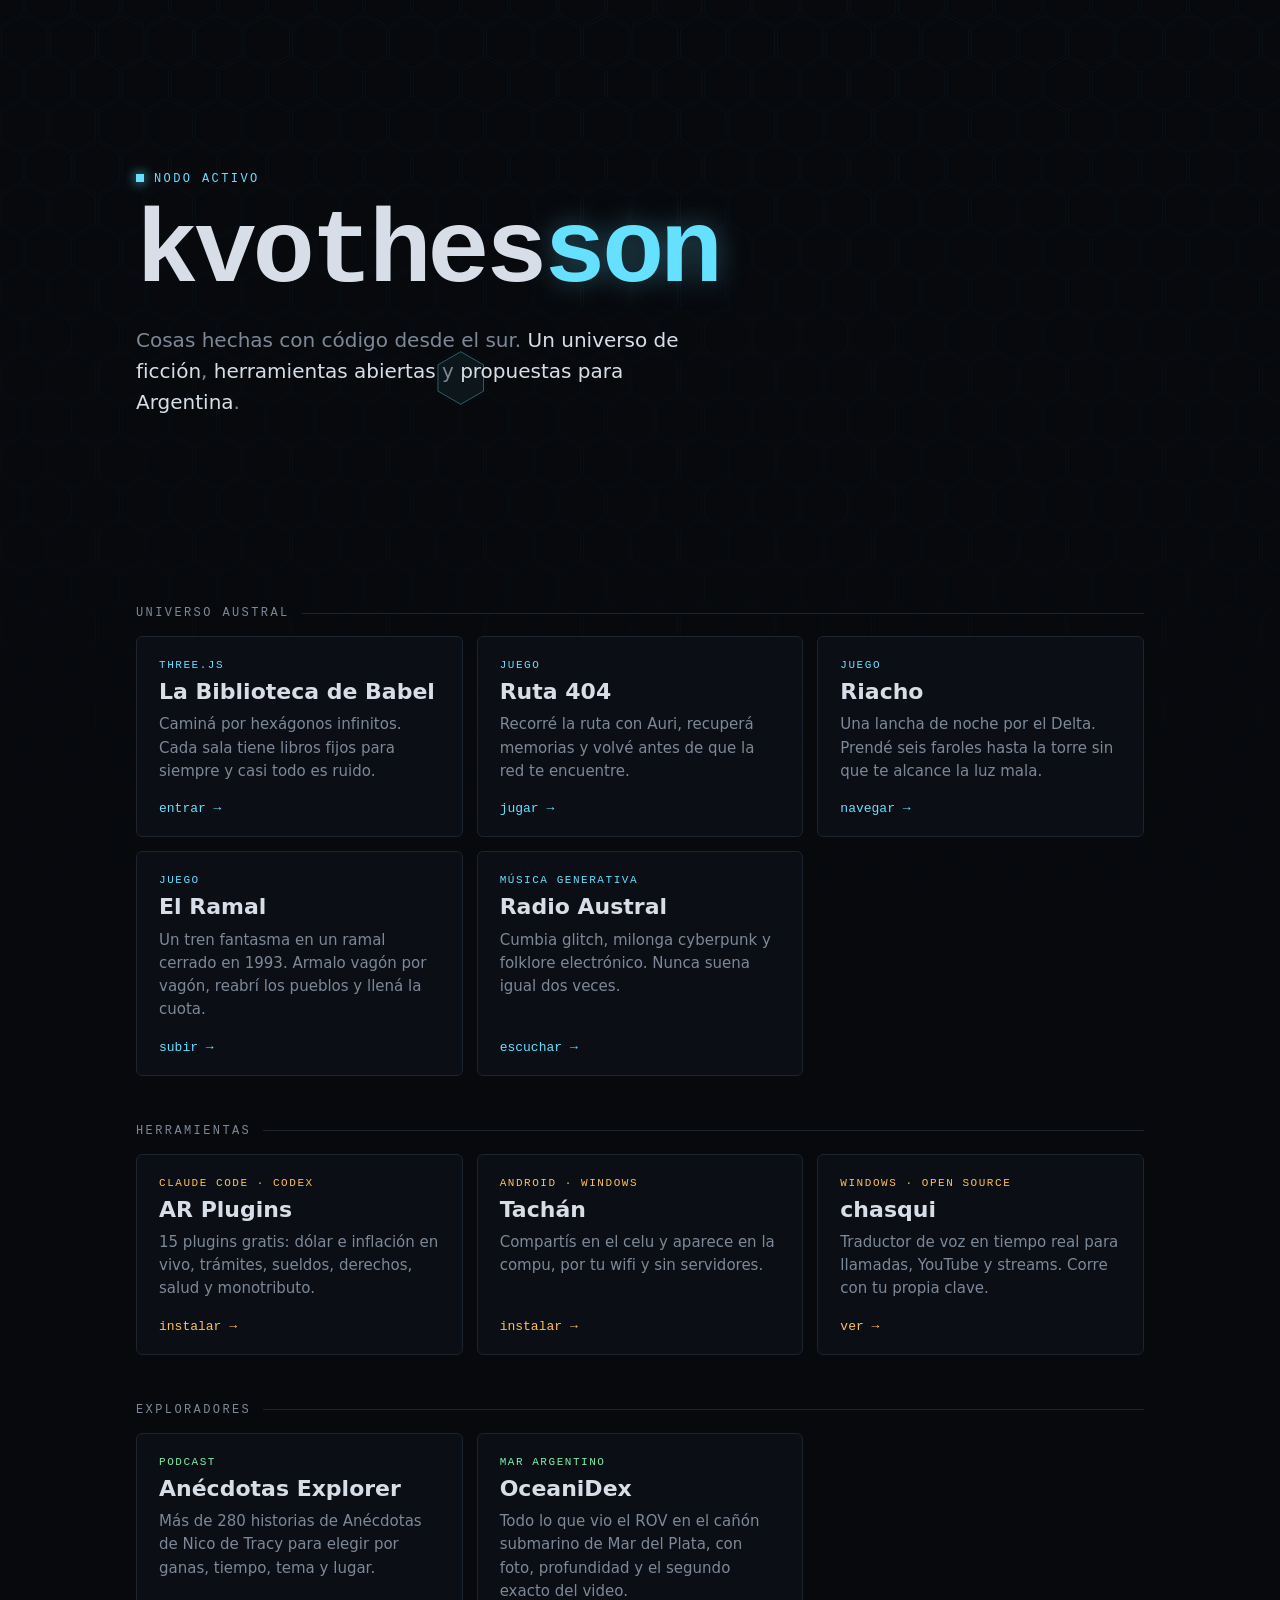
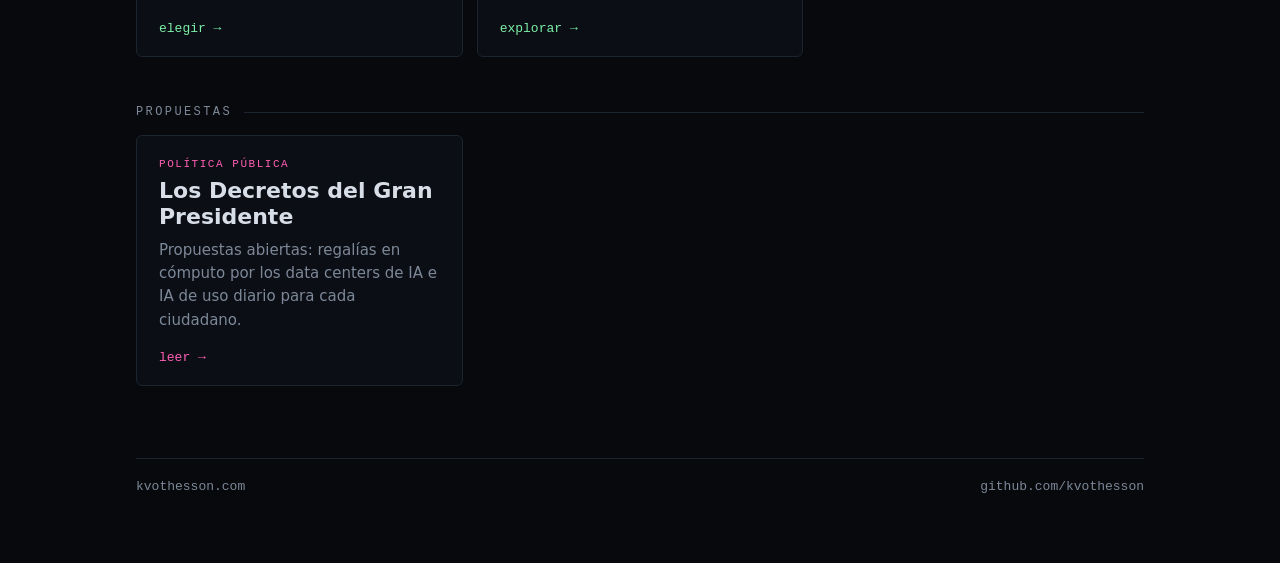
==== index.html @ 242a8a5c "Portada: suma El Ramal al Universo Austral Co-Authored-By: Claude Opus 5.5 <noreply@anthropic.com>" ====
<!doctype html>
<html lang="es">
<head>
<meta charset="utf-8">
<meta name="viewport" content="width=device-width, initial-scale=1">
<title>Kvothesson</title>
<meta name="description" content="Proyectos de Kvothesson: el Universo Austral, herramientas abiertas y propuestas para Argentina. Todo hecho con código.">
<link rel="canonical" href="https://kvothesson.com/">
<meta property="og:type" content="website">
<meta property="og:title" content="Kvothesson">
<meta property="og:description" content="El Universo Austral, herramientas abiertas y propuestas para Argentina. Todo hecho con código.">
<meta property="og:url" content="https://kvothesson.com/">
<meta name="theme-color" content="#07090d">
<link rel="icon" href="data:image/svg+xml,%3Csvg xmlns='http://www.w3.org/2000/svg' viewBox='0 0 32 32'%3E%3Cpolygon points='16,2 28,9 28,23 16,30 4,23 4,9' fill='none' stroke='%2366e0ff' stroke-width='3'/%3E%3C/svg%3E">
<style>
:root{
  --bg:#07090d; --panel:#0d1118; --line:#1c2430; --text:#d8dee8; --dim:#7d8898;
  --cyan:#66e0ff; --magenta:#ff5fb4; --amber:#ffc05c; --green:#7cf0a8;
  --mono:ui-monospace,"Cascadia Code",Consolas,monospace;
  --sans:system-ui,-apple-system,"Segoe UI",Roboto,sans-serif;
}
*{box-sizing:border-box}
html{background:var(--bg)}
body{margin:0;background:var(--bg);color:var(--text);font:16px/1.55 var(--sans);-webkit-font-smoothing:antialiased}
canvas#hex{position:fixed;inset:0;width:100%;height:100%;z-index:0;pointer-events:none}
main{position:relative;z-index:1;max-width:1040px;margin:0 auto;padding:0 16px 64px}
a{color:inherit}

header{min-height:62vh;display:flex;flex-direction:column;justify-content:center;padding:72px 0 40px}
.sig{font:12px var(--mono);letter-spacing:.2em;color:var(--cyan);text-transform:uppercase;margin:0 0 18px}
.sig::before{content:"";display:inline-block;width:8px;height:8px;background:var(--cyan);margin-right:10px;box-shadow:0 0 12px var(--cyan);animation:blink 2.4s steps(1) infinite}
@keyframes blink{50%{opacity:.15}}
h1{font:700 clamp(44px,9vw,104px)/.95 var(--mono);letter-spacing:-.04em;margin:0}
h1 span{color:var(--cyan);text-shadow:0 0 28px rgba(102,224,255,.35)}
.lead{max-width:560px;font-size:clamp(17px,2.2vw,20px);color:var(--dim);margin:22px 0 0}
.lead b{color:var(--text);font-weight:500}

section{margin-top:48px}
h2{font:500 12px var(--mono);letter-spacing:.2em;text-transform:uppercase;color:var(--dim);margin:0 0 16px;display:flex;align-items:center;gap:12px}
h2::after{content:"";flex:1;height:1px;background:var(--line)}
.grid{display:grid;grid-template-columns:repeat(auto-fill,minmax(300px,1fr));gap:14px}

.card{--c:var(--cyan);position:relative;display:flex;flex-direction:column;gap:8px;padding:22px 22px 20px;background:rgba(13,17,24,.82);border:1px solid var(--line);border-radius:6px;text-decoration:none;transition:border-color .2s,transform .2s,box-shadow .2s;backdrop-filter:blur(3px)}
.card:hover,.card:focus-visible{border-color:var(--c);transform:translateY(-2px);box-shadow:0 0 0 1px var(--c),0 10px 40px -12px var(--c);outline:none}
.card .tag{font:11px var(--mono);letter-spacing:.14em;text-transform:uppercase;color:var(--c)}
.card h3{font:600 22px/1.2 var(--sans);margin:0}
.card p{margin:0;color:var(--dim);font-size:15px}
.card .go{margin-top:auto;padding-top:10px;font:13px var(--mono);color:var(--c)}
.card .go::after{content:" →";transition:margin .2s}
.card:hover .go::after{margin-left:4px}
.austral .card{--c:var(--cyan)}
.tools .card{--c:var(--amber)}
.ideas .card{--c:var(--magenta)}
.explore .card{--c:var(--green)}

footer{margin-top:72px;padding-top:20px;border-top:1px solid var(--line);display:flex;flex-wrap:wrap;gap:12px 24px;justify-content:space-between;font:13px var(--mono);color:var(--dim)}
footer a{color:var(--dim);text-decoration:none;display:inline-block;padding:12px 0;margin:-12px 0}
footer a:hover{color:var(--cyan)}

@media (prefers-reduced-motion:reduce){.sig::before{animation:none}.card{transition:none}}
@media (max-width:420px){.grid{grid-template-columns:1fr}header{min-height:auto;padding-top:56px}}
</style>
</head>
<body>
<canvas id="hex" aria-hidden="true"></canvas>
<main>
  <header>
    <p class="sig">nodo activo</p>
    <h1>kvothes<span>son</span></h1>
    <p class="lead">Cosas hechas con código desde el sur. <b>Un universo de ficción</b>, <b>herramientas abiertas</b> y <b>propuestas para Argentina</b>.</p>
  </header>

  <section class="austral">
    <h2>Universo Austral</h2>
    <div class="grid">
      <a class="card" href="/babel/">
        <span class="tag">Three.js</span>
        <h3>La Biblioteca de Babel</h3>
        <p>Caminá por hexágonos infinitos. Cada sala tiene libros fijos para siempre y casi todo es ruido.</p>
        <span class="go">entrar</span>
      </a>
      <a class="card" href="/ruta-404/">
        <span class="tag">Juego</span>
        <h3>Ruta 404</h3>
        <p>Recorré la ruta con Auri, recuperá memorias y volvé antes de que la red te encuentre.</p>
        <span class="go">jugar</span>
      </a>
      <a class="card" href="/riacho/">
        <span class="tag">Juego</span>
        <h3>Riacho</h3>
        <p>Una lancha de noche por el Delta. Prendé seis faroles hasta la torre sin que te alcance la luz mala.</p>
        <span class="go">navegar</span>
      </a>
      <a class="card" href="/el-ramal/">
        <span class="tag">Juego</span>
        <h3>El Ramal</h3>
        <p>Un tren fantasma en un ramal cerrado en 1993. Armalo vagón por vagón, reabrí los pueblos y llená la cuota.</p>
        <span class="go">subir</span>
      </a>
      <a class="card" href="/radio/">
        <span class="tag">Música generativa</span>
        <h3>Radio Austral</h3>
        <p>Cumbia glitch, milonga cyberpunk y folklore electrónico. Nunca suena igual dos veces.</p>
        <span class="go">escuchar</span>
      </a>
    </div>
  </section>

  <section class="tools">
    <h2>Herramientas</h2>
    <div class="grid">
      <a class="card" href="/ar-plugins/">
        <span class="tag">Claude Code · Codex</span>
        <h3>AR Plugins</h3>
        <p>15 plugins gratis: dólar e inflación en vivo, trámites, sueldos, derechos, salud y monotributo.</p>
        <span class="go">instalar</span>
      </a>
      <a class="card" href="/tachan/">
        <span class="tag">Android · Windows</span>
        <h3>Tachán</h3>
        <p>Compartís en el celu y aparece en la compu, por tu wifi y sin servidores.</p>
        <span class="go">instalar</span>
      </a>
      <a class="card" href="/chasqui/es/">
        <span class="tag">Windows · Open source</span>
        <h3>chasqui</h3>
        <p>Traductor de voz en tiempo real para llamadas, YouTube y streams. Corre con tu propia clave.</p>
        <span class="go">ver</span>
      </a>
    </div>
  </section>

  <section class="explore">
    <h2>Exploradores</h2>
    <div class="grid">
      <a class="card" href="/anecdotas/">
        <span class="tag">Podcast</span>
        <h3>Anécdotas Explorer</h3>
        <p>Más de 280 historias de Anécdotas de Nico de Tracy para elegir por ganas, tiempo, tema y lugar.</p>
        <span class="go">elegir</span>
      </a>
      <a class="card" href="/OceaniDex/">
        <span class="tag">Mar Argentino</span>
        <h3>OceaniDex</h3>
        <p>Todo lo que vio el ROV en el cañón submarino de Mar del Plata, con foto, profundidad y el segundo exacto del video.</p>
        <span class="go">explorar</span>
      </a>
    </div>
  </section>

  <section class="ideas">
    <h2>Propuestas</h2>
    <div class="grid">
      <a class="card" href="/el-gran-presidente/">
        <span class="tag">Política pública</span>
        <h3>Los Decretos del Gran Presidente</h3>
        <p>Propuestas abiertas: regalías en cómputo por los data centers de IA e IA de uso diario para cada ciudadano.</p>
        <span class="go">leer</span>
      </a>
    </div>
  </section>

  <footer>
    <span>kvothesson.com</span>
    <a href="https://github.com/kvothesson">github.com/kvothesson</a>
  </footer>
</main>
<script>
// Fondo: grilla hexagonal tenue con algunas celdas que se encienden.
(function(){
  var cv=document.getElementById('hex'),cx=cv.getContext('2d');
  var R=28,W,H,cells=[],dpr=Math.min(window.devicePixelRatio||1,2);
  var still=window.matchMedia('(prefers-reduced-motion: reduce)').matches;
  function build(){
    W=innerWidth;H=innerHeight;cv.width=W*dpr;cv.height=H*dpr;cx.setTransform(dpr,0,0,dpr,0,0);
    cells=[];var w=Math.sqrt(3)*R,h=1.5*R;
    for(var r=-1;r*h<H+R;r++)for(var c=-1;c*w<W+w;c++)
      cells.push({x:c*w+(r&1?w/2:0),y:r*h,g:0});
  }
  function hex(x,y){cx.beginPath();for(var i=0;i<6;i++){var a=Math.PI/3*i+Math.PI/6;cx.lineTo(x+R*.94*Math.cos(a),y+R*.94*Math.sin(a));}cx.closePath();}
  function frame(){
    cx.clearRect(0,0,W,H);
    if(Math.random()<.08){cells[(Math.random()*cells.length)|0].g=1;}
    for(var i=0;i<cells.length;i++){
      var k=cells[i],fade=1-Math.min(1,k.y/H)*.7;
      hex(k.x,k.y);
      cx.strokeStyle='rgba(102,224,255,'+(0.045*fade+k.g*.35)+')';cx.lineWidth=1;cx.stroke();
      if(k.g>0){cx.fillStyle='rgba(102,224,255,'+(k.g*.06)+')';cx.fill();k.g-=.012;}
    }
    if(!still)requestAnimationFrame(frame);
  }
  addEventListener('resize',function(){build();if(still)frame();});
  build();frame();
})();
</script>
</body>
</html>
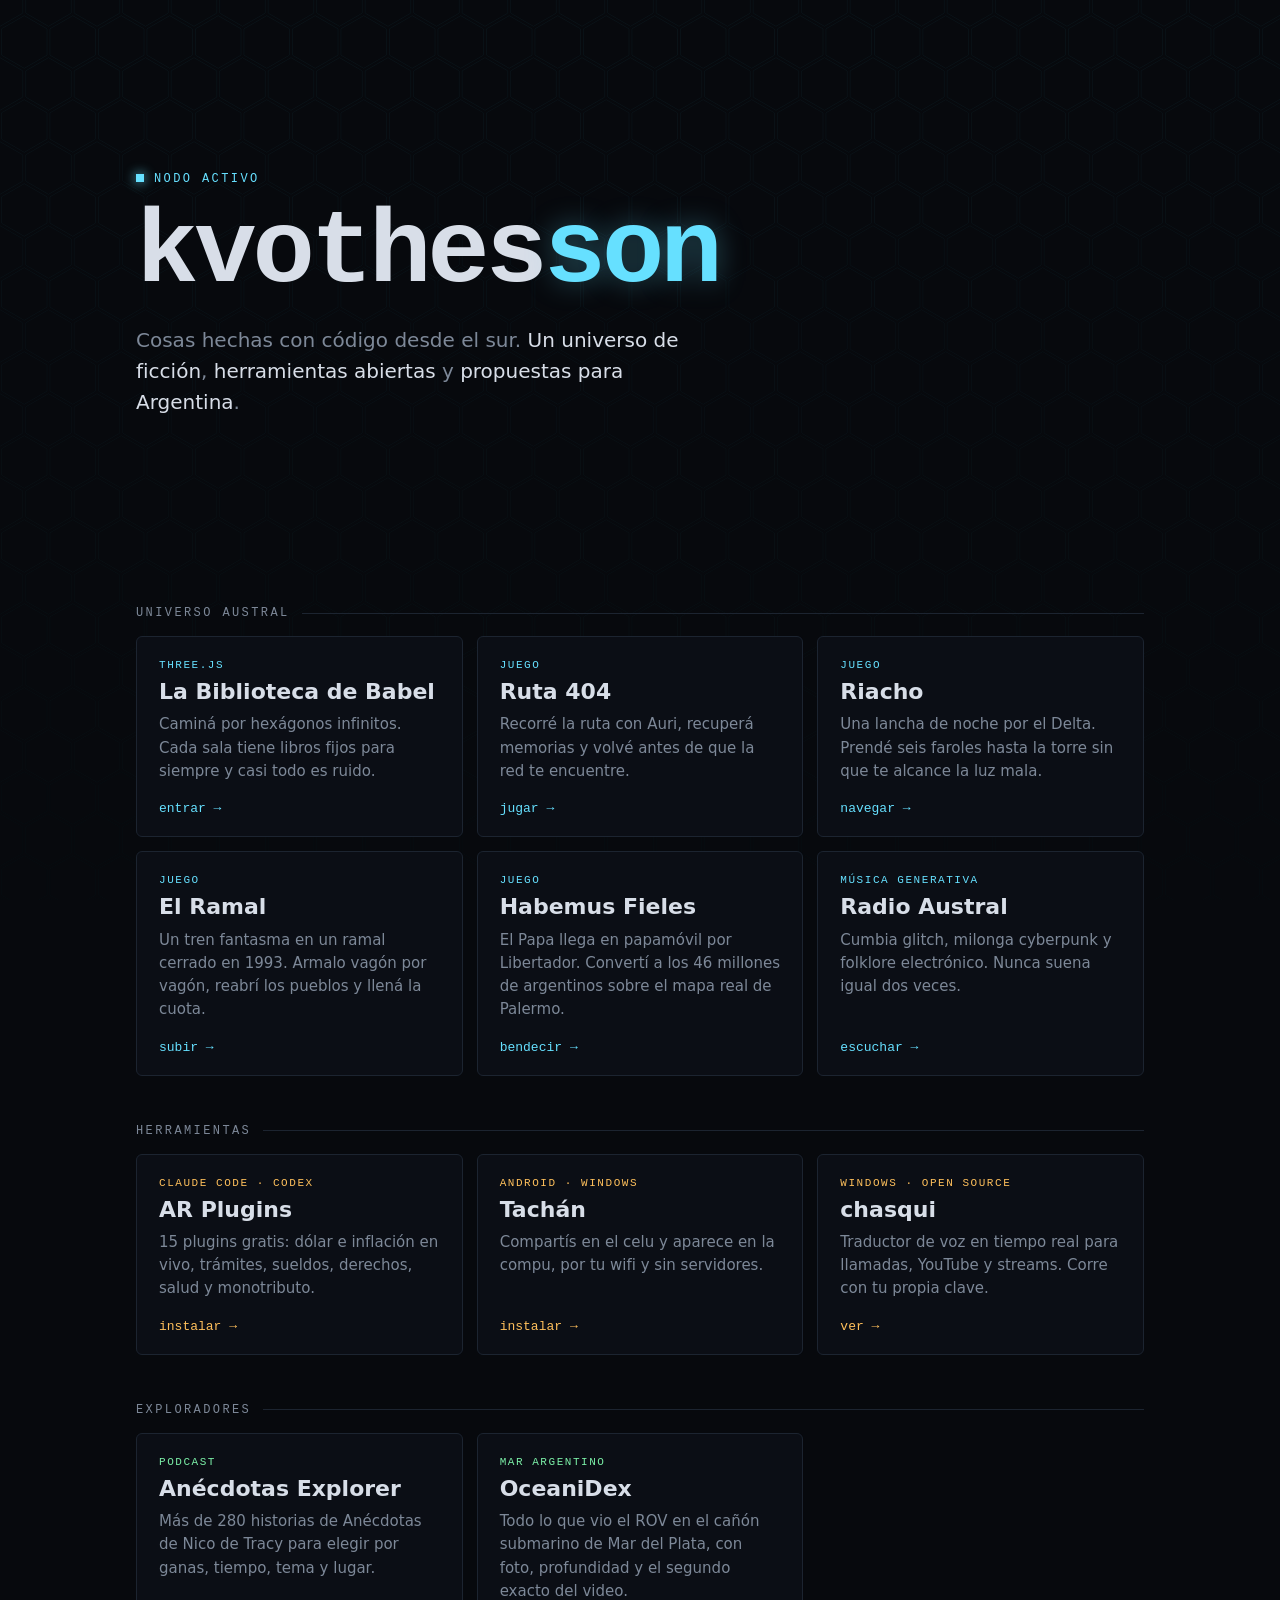
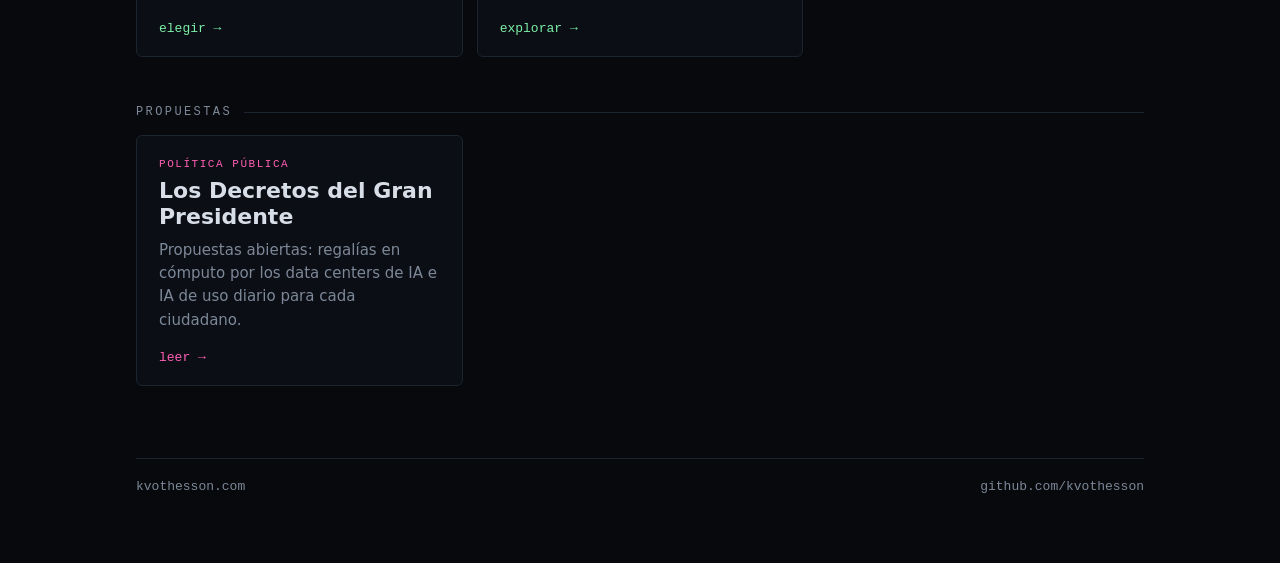
==== commit ddac66b5: "Portada: suma Habemus Fieles Co-Authored-By: Claude Opus 5.5 <noreply@anthropic.com>" ====
--- a/index.html
+++ b/index.html
@@ -96,6 +96,12 @@
         <h3>El Ramal</h3>
         <p>Un tren fantasma en un ramal cerrado en 1993. Armalo vagón por vagón, reabrí los pueblos y llená la cuota.</p>
         <span class="go">subir</span>
+      </a>
+      <a class="card" href="/habemus/">
+        <span class="tag">Juego</span>
+        <h3>Habemus Fieles</h3>
+        <p>El Papa llega en papamóvil por Libertador. Convertí a los 46 millones de argentinos sobre el mapa real de Palermo.</p>
+        <span class="go">bendecir</span>
       </a>
       <a class="card" href="/radio/">
         <span class="tag">Música generativa</span>
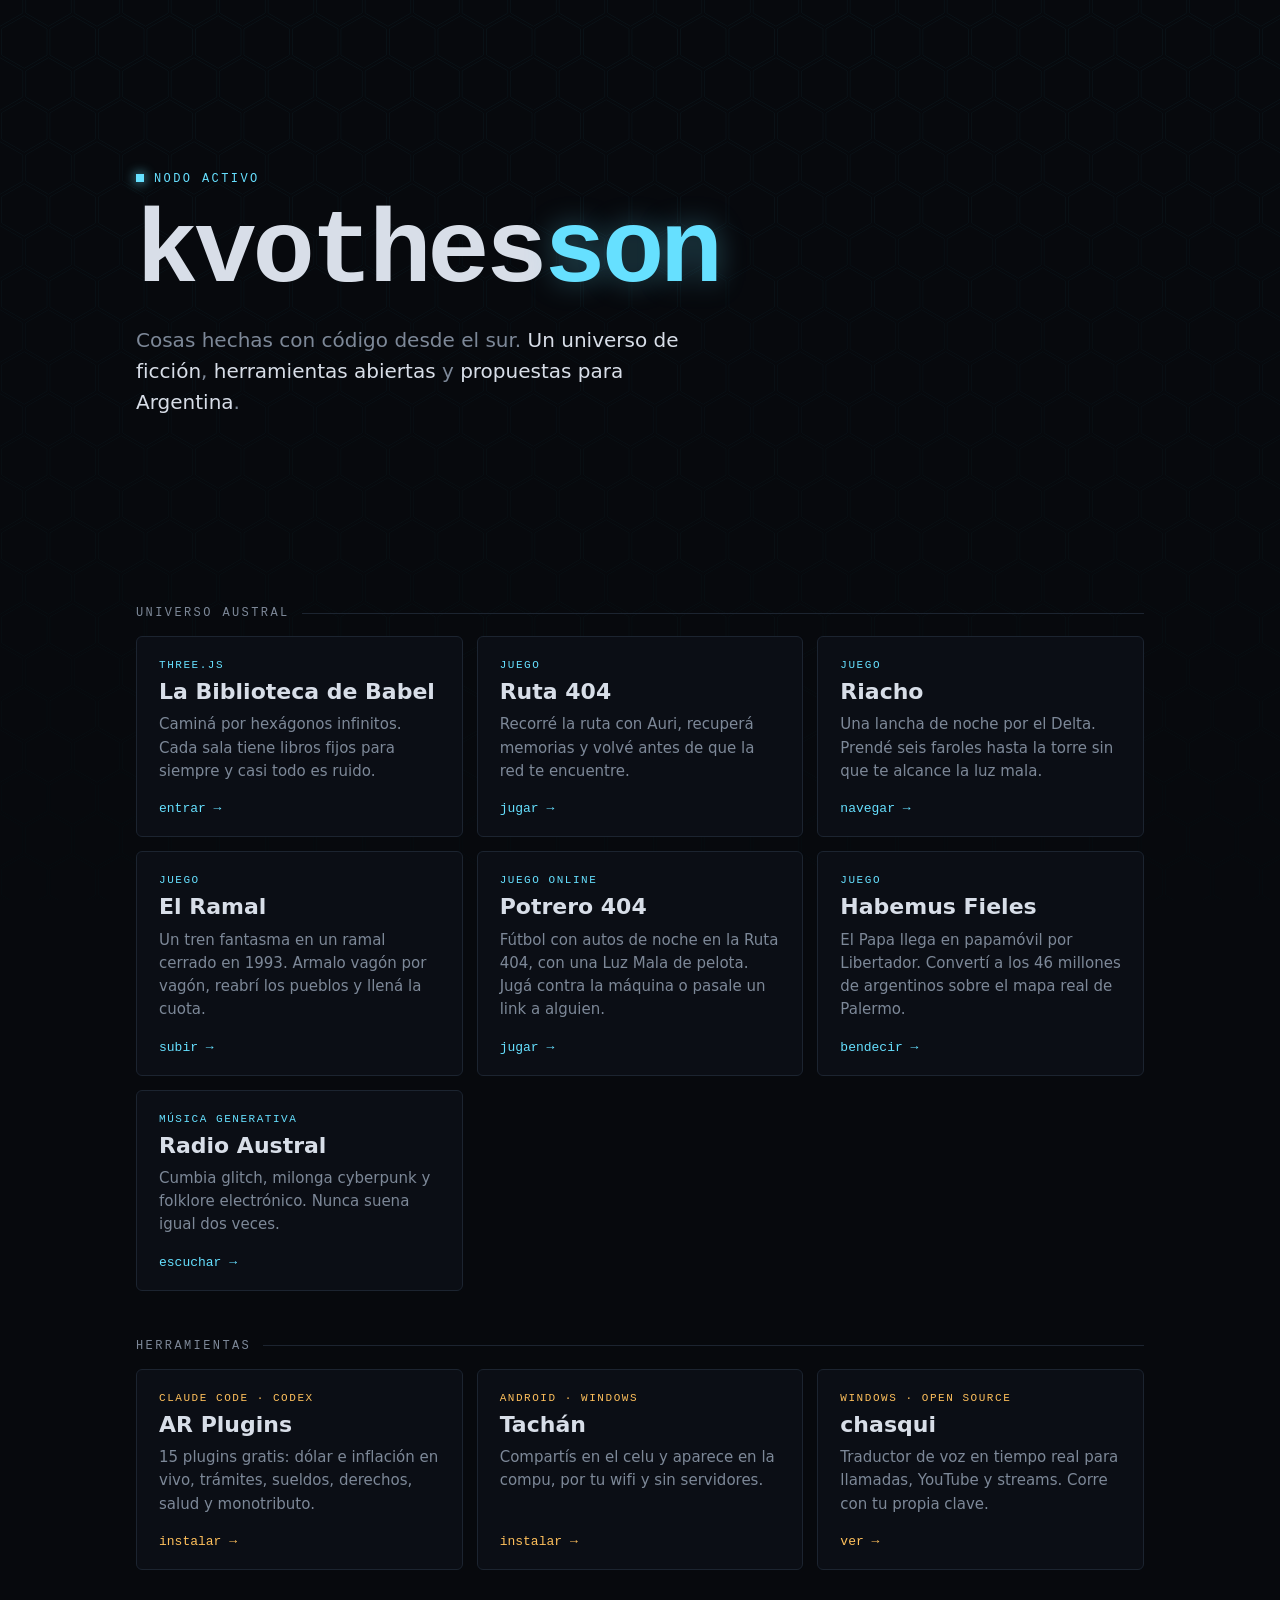
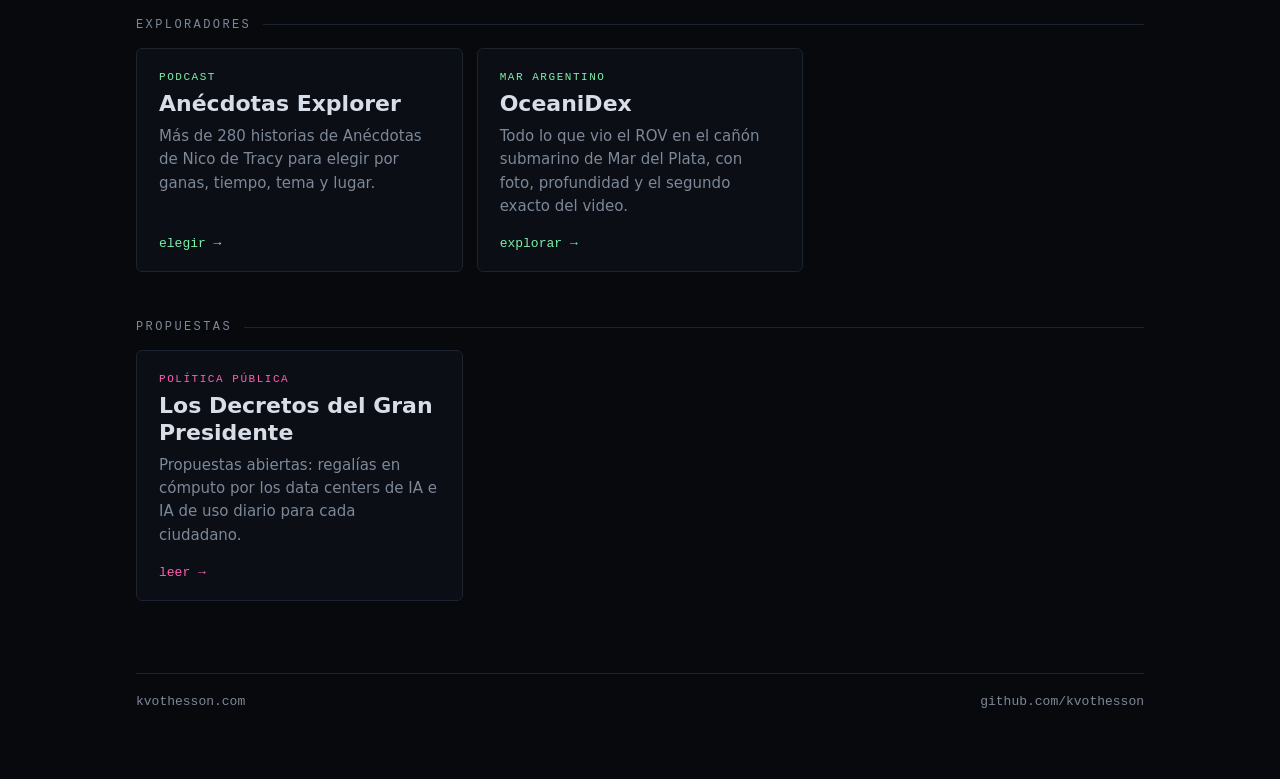
==== commit de3e56fa: "Portada: suma Potrero 404 al Universo Austral Co-Authored-By: Claude Opus 5.5 <noreply@anthropic.com" ====
--- a/index.html
+++ b/index.html
@@ -96,6 +96,12 @@
         <h3>El Ramal</h3>
         <p>Un tren fantasma en un ramal cerrado en 1993. Armalo vagón por vagón, reabrí los pueblos y llená la cuota.</p>
         <span class="go">subir</span>
+      </a>
+      <a class="card" href="/potrero-404/">
+        <span class="tag">Juego online</span>
+        <h3>Potrero 404</h3>
+        <p>Fútbol con autos de noche en la Ruta 404, con una Luz Mala de pelota. Jugá contra la máquina o pasale un link a alguien.</p>
+        <span class="go">jugar</span>
       </a>
       <a class="card" href="/habemus/">
         <span class="tag">Juego</span>
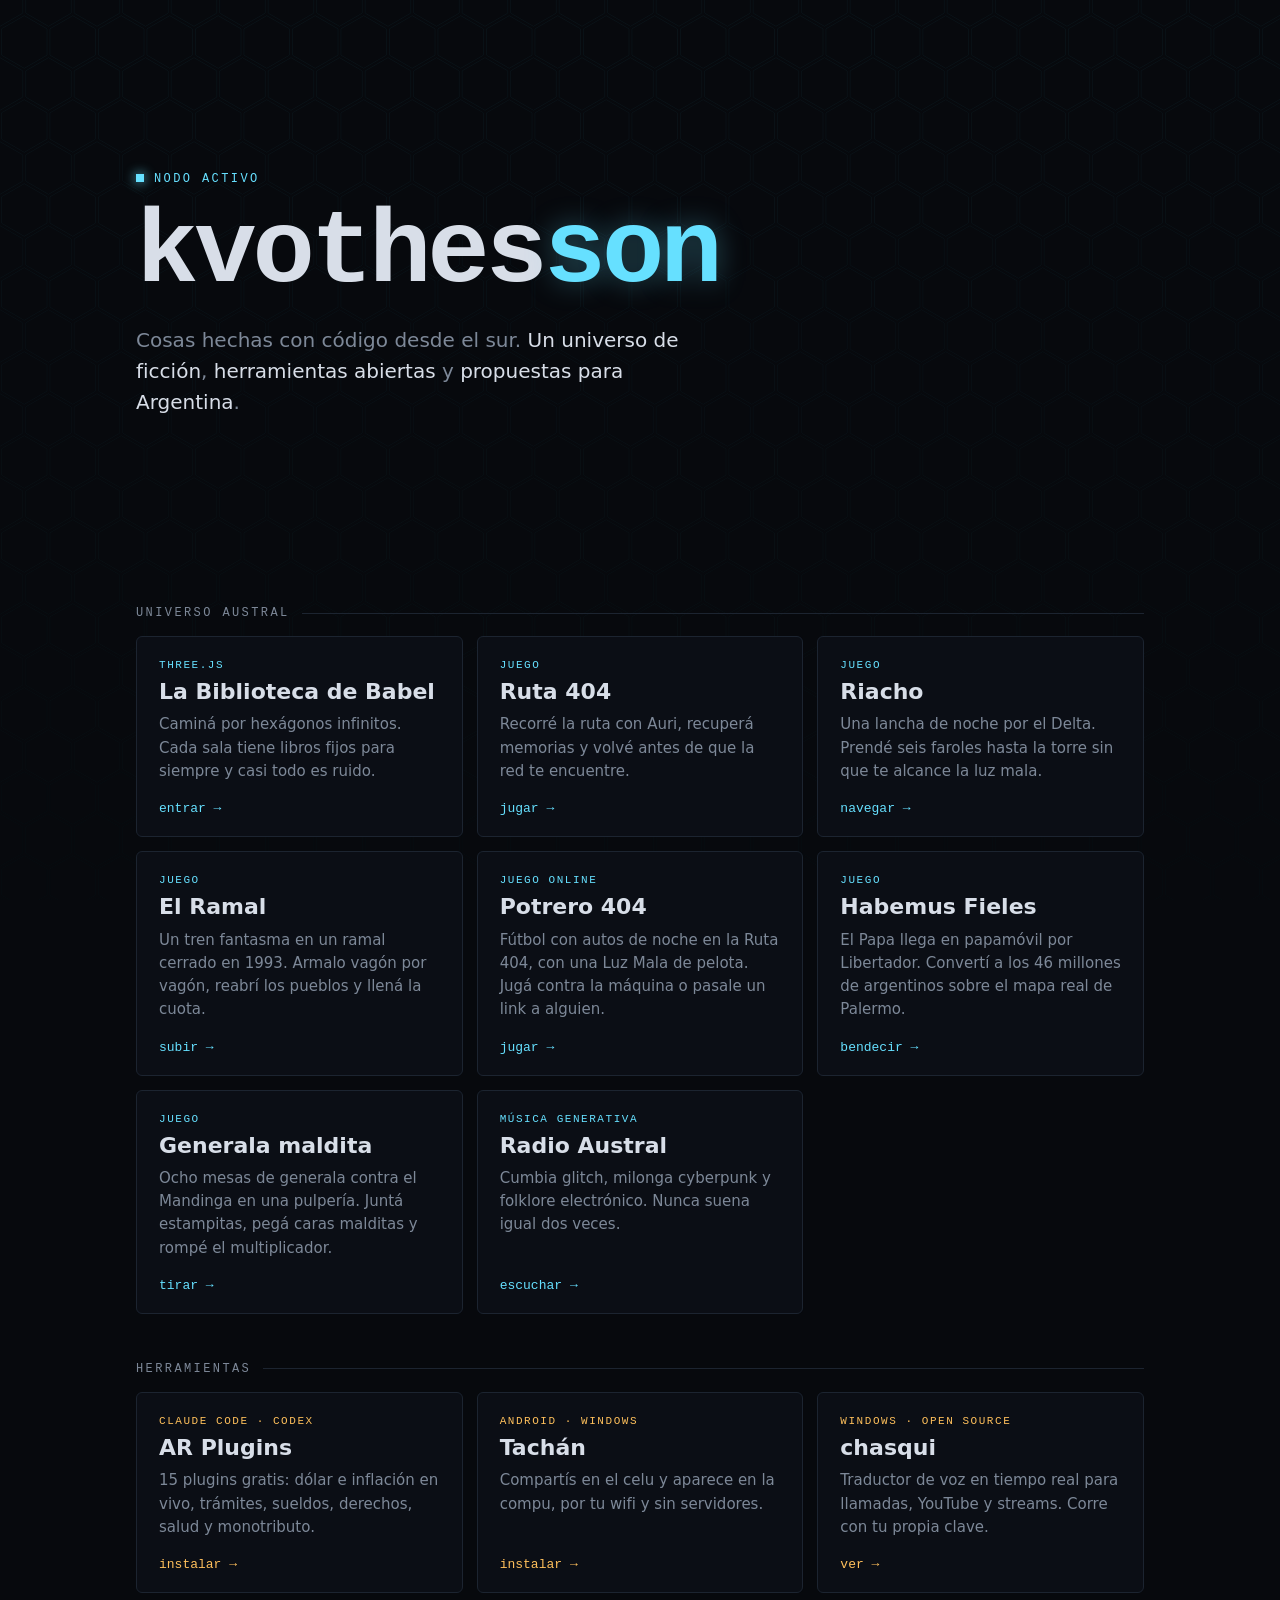
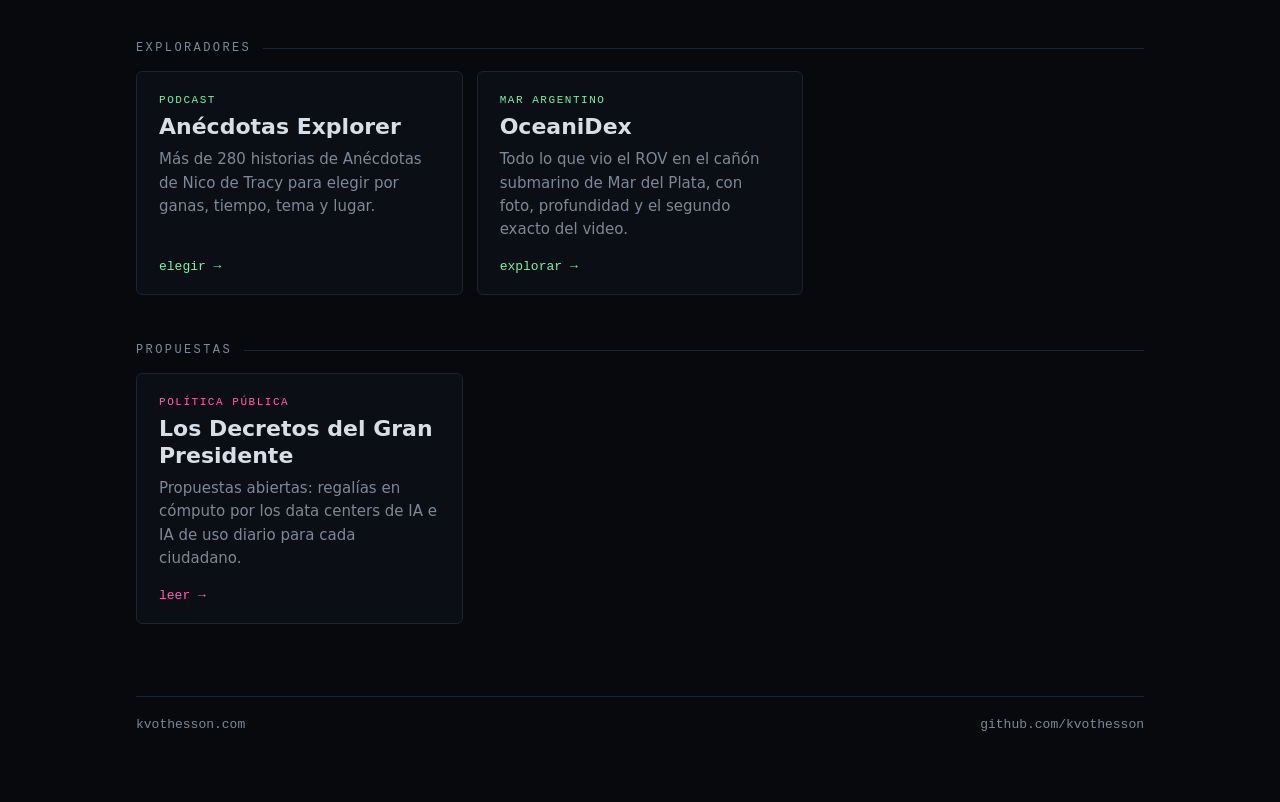
==== commit 6fdf30a0: "Portada: suma Generala maldita al Universo Austral Co-Authored-By: Claude Opus 5.5 <noreply@anthropi" ====
--- a/index.html
+++ b/index.html
@@ -108,6 +108,12 @@
         <h3>Habemus Fieles</h3>
         <p>El Papa llega en papamóvil por Libertador. Convertí a los 46 millones de argentinos sobre el mapa real de Palermo.</p>
         <span class="go">bendecir</span>
+      </a>
+      <a class="card" href="/generala-maldita/">
+        <span class="tag">Juego</span>
+        <h3>Generala maldita</h3>
+        <p>Ocho mesas de generala contra el Mandinga en una pulpería. Juntá estampitas, pegá caras malditas y rompé el multiplicador.</p>
+        <span class="go">tirar</span>
       </a>
       <a class="card" href="/radio/">
         <span class="tag">Música generativa</span>
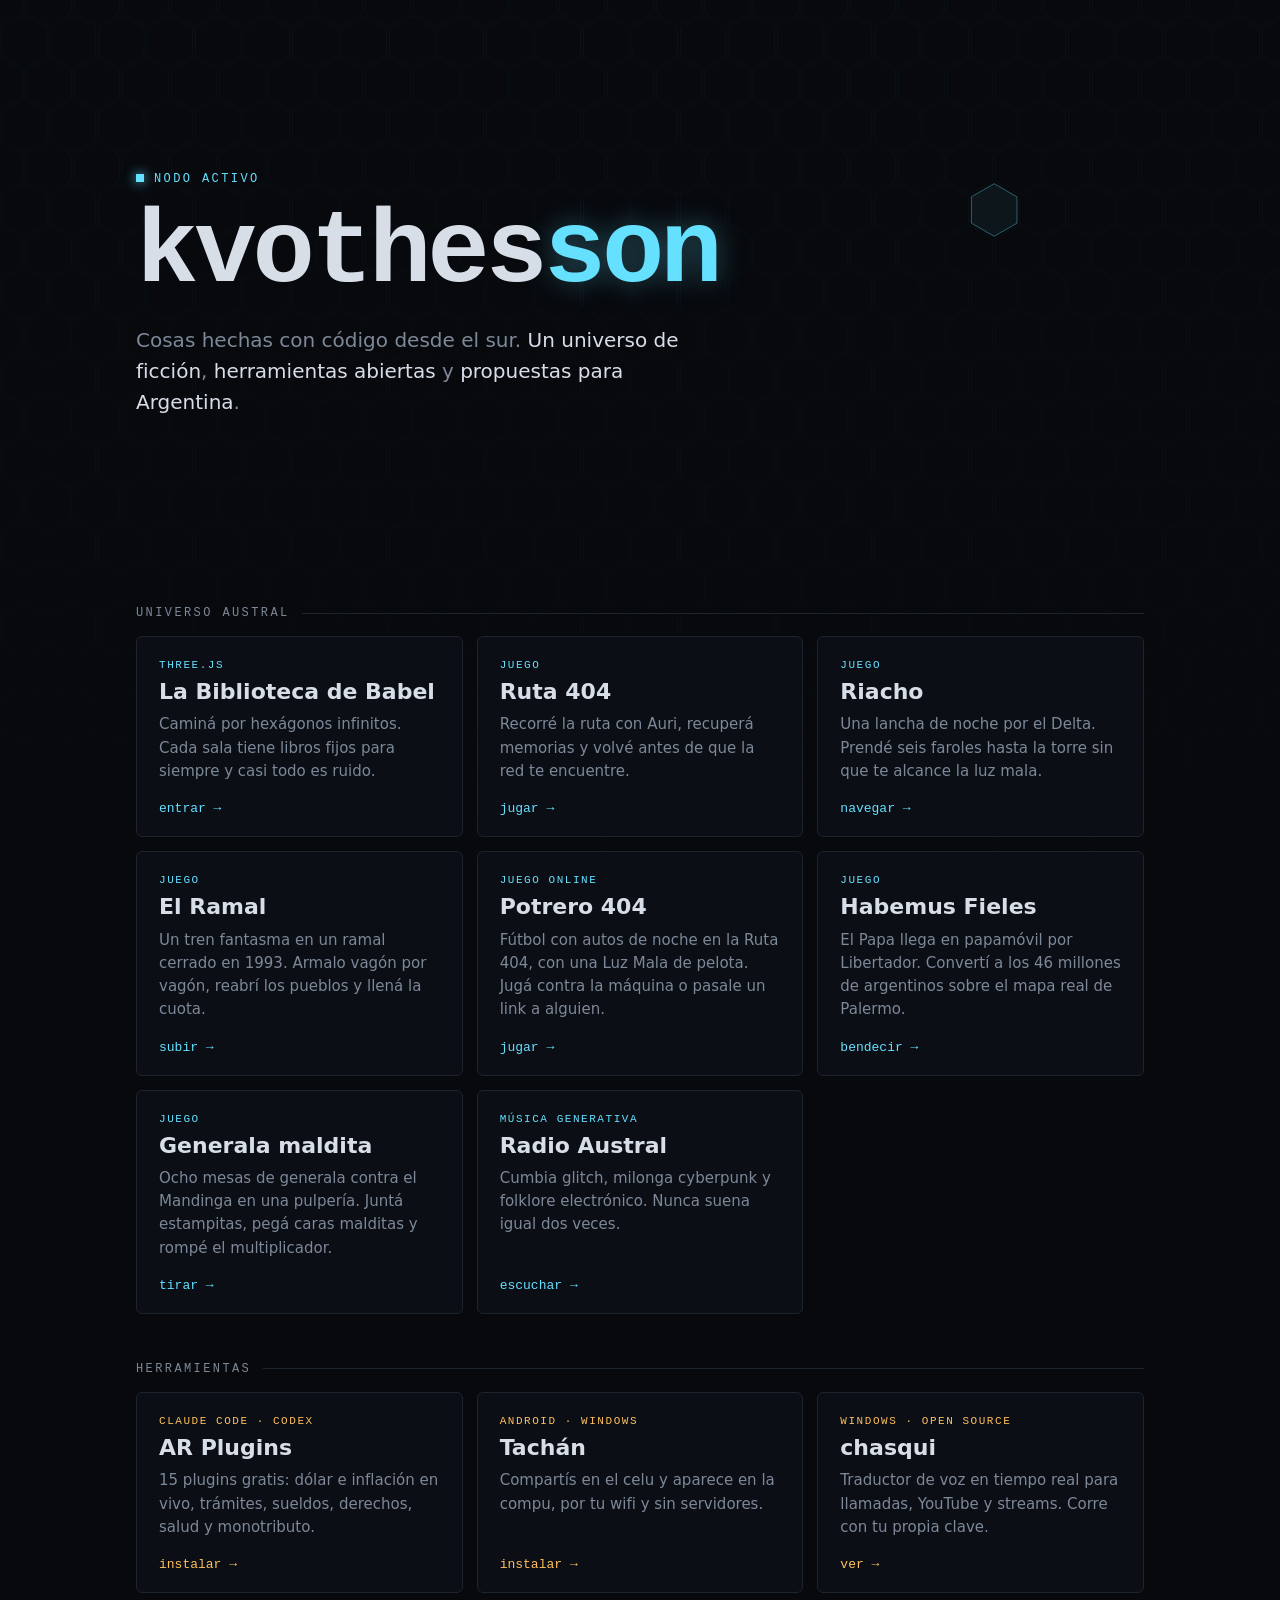
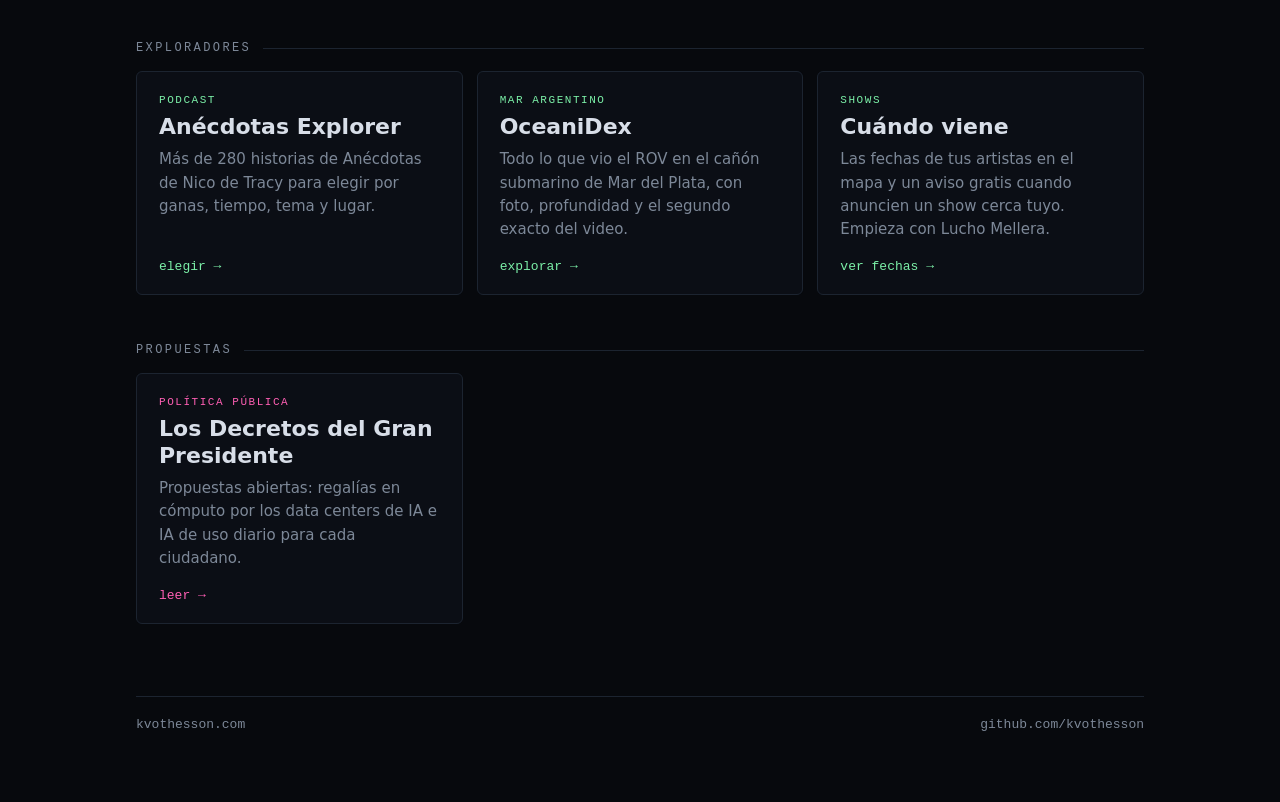
==== commit 30baa89a: "Portada: suma Cuándo viene a Exploradores Co-Authored-By: Claude Fable 5.2 <noreply@anthropic.com>" ====
--- a/index.html
+++ b/index.html
@@ -162,6 +162,12 @@
         <h3>OceaniDex</h3>
         <p>Todo lo que vio el ROV en el cañón submarino de Mar del Plata, con foto, profundidad y el segundo exacto del video.</p>
         <span class="go">explorar</span>
+      </a>
+      <a class="card" href="/cuando-viene/">
+        <span class="tag">Shows</span>
+        <h3>Cuándo viene</h3>
+        <p>Las fechas de tus artistas en el mapa y un aviso gratis cuando anuncien un show cerca tuyo. Empieza con Lucho Mellera.</p>
+        <span class="go">ver fechas</span>
       </a>
     </div>
   </section>
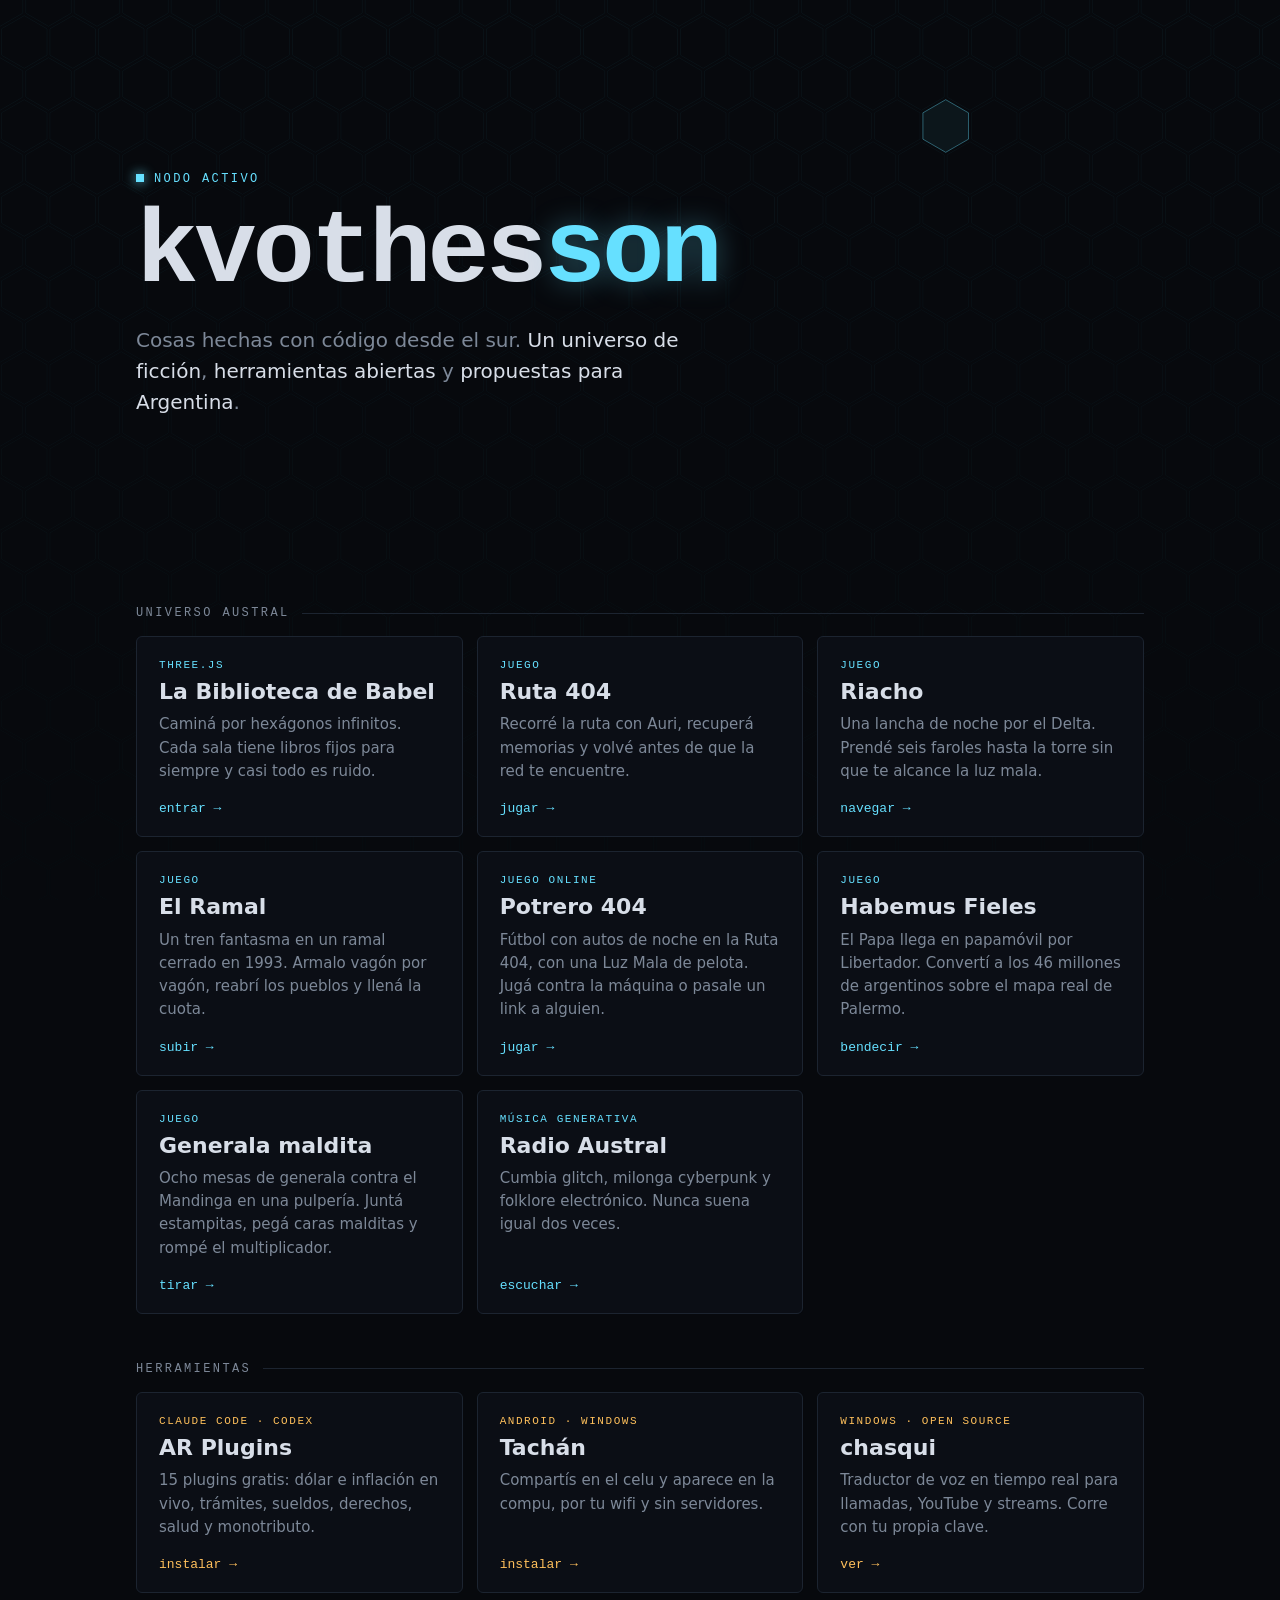
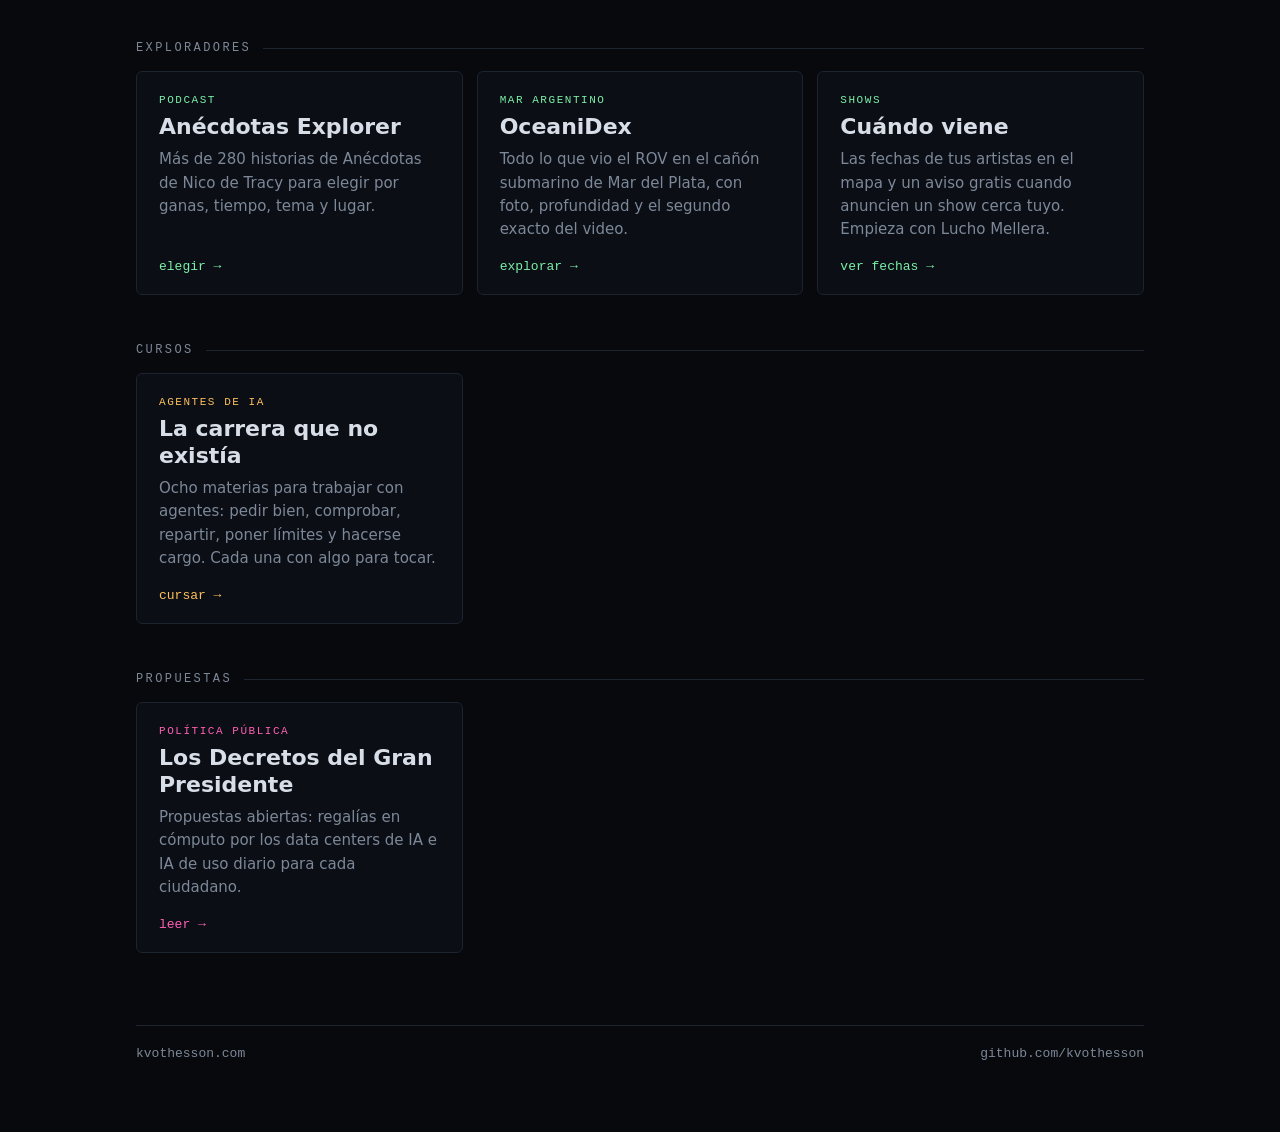
==== commit 21010b81: "Portada: suma La carrera que no existía, en una sección de Cursos Co-Authored-By: Claude Opus 5.5 <n" ====
--- a/index.html
+++ b/index.html
@@ -168,6 +168,18 @@
         <h3>Cuándo viene</h3>
         <p>Las fechas de tus artistas en el mapa y un aviso gratis cuando anuncien un show cerca tuyo. Empieza con Lucho Mellera.</p>
         <span class="go">ver fechas</span>
+      </a>
+    </div>
+  </section>
+
+  <section class="tools">
+    <h2>Cursos</h2>
+    <div class="grid">
+      <a class="card" href="/carrera/">
+        <span class="tag">Agentes de IA</span>
+        <h3>La carrera que no existía</h3>
+        <p>Ocho materias para trabajar con agentes: pedir bien, comprobar, repartir, poner límites y hacerse cargo. Cada una con algo para tocar.</p>
+        <span class="go">cursar</span>
       </a>
     </div>
   </section>
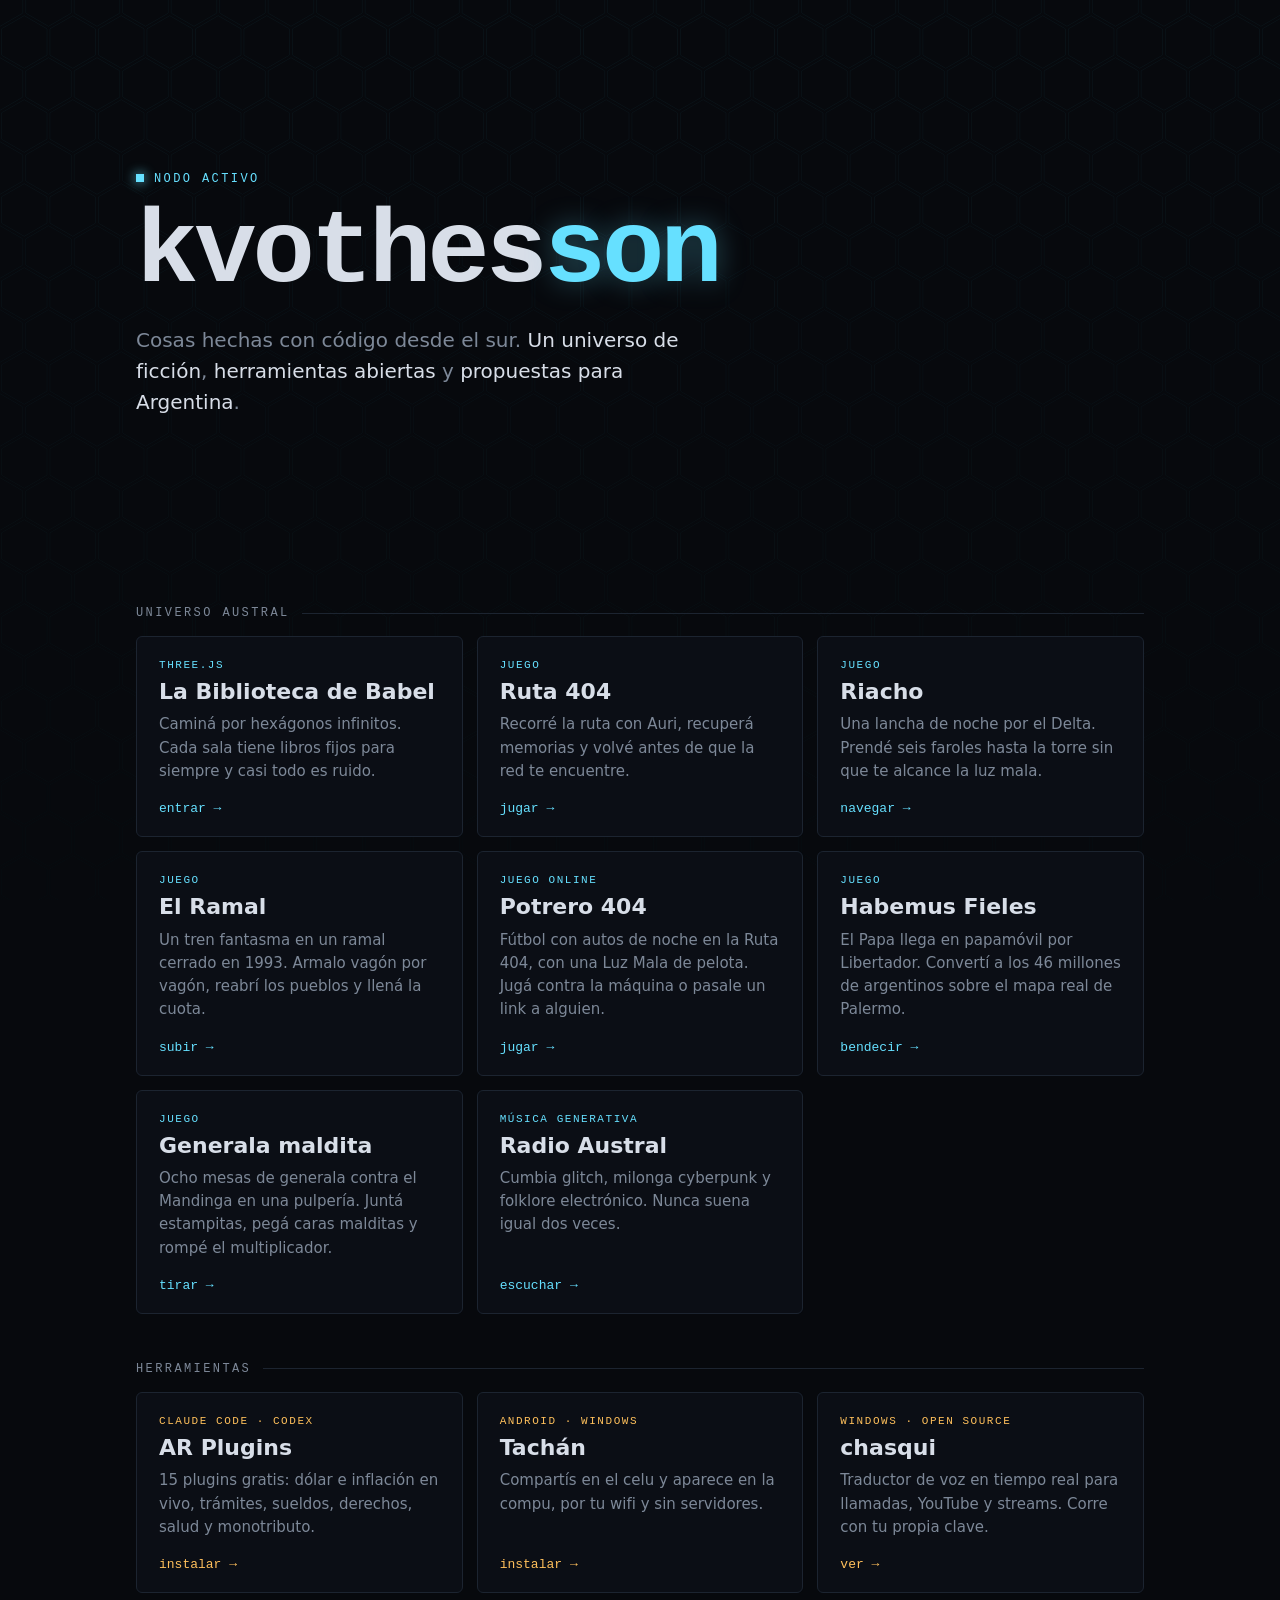
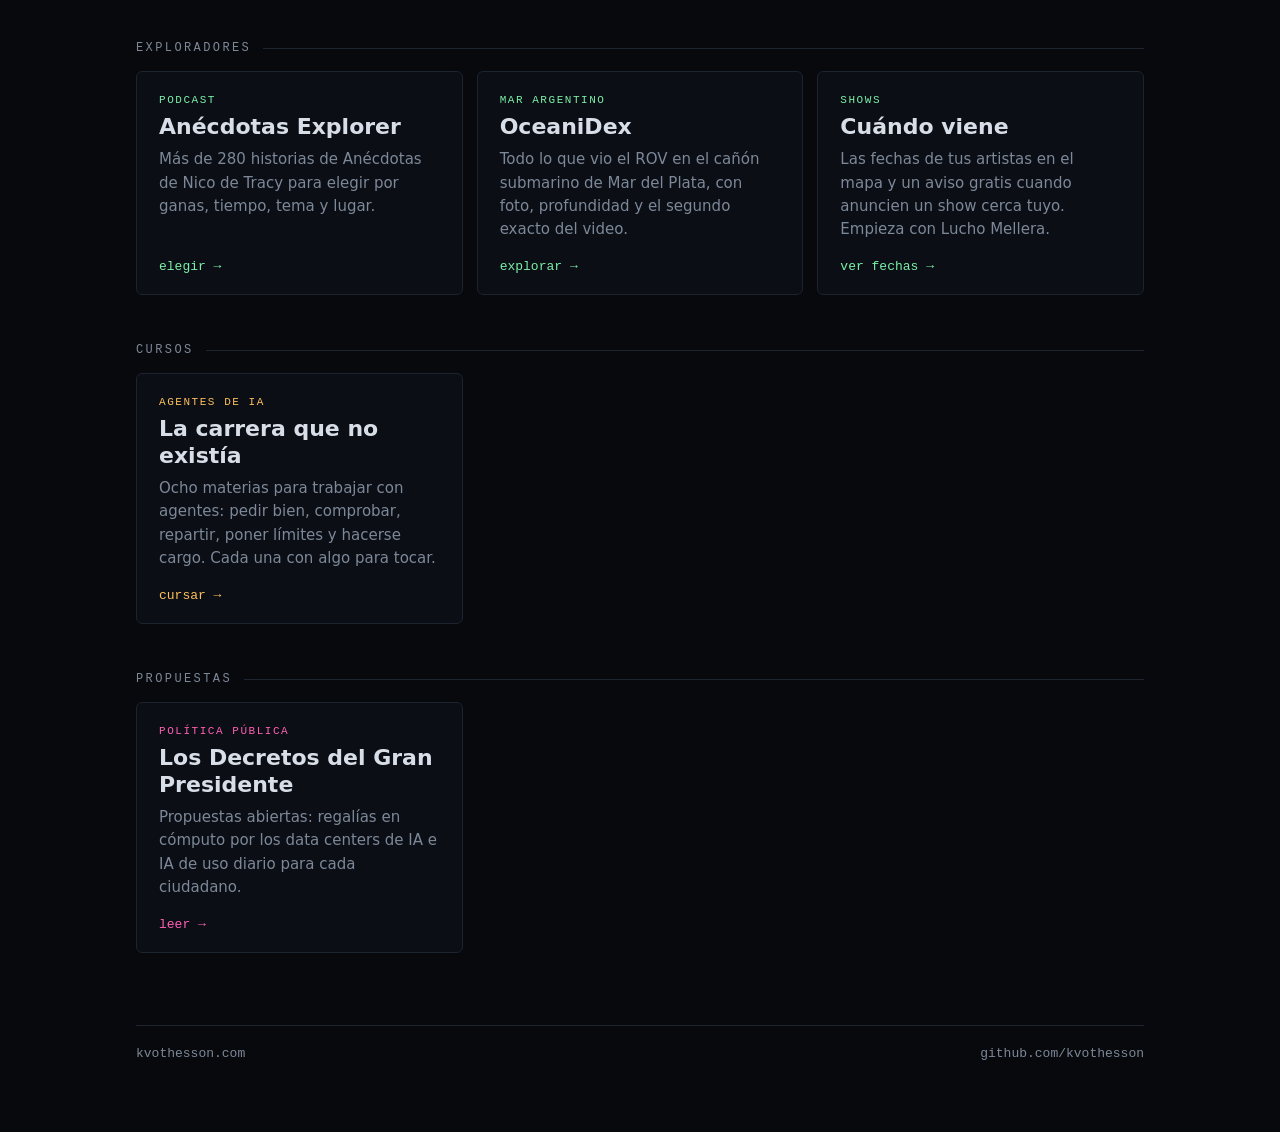
==== commit f4b3e740: "SEO para IA: llms.txt, robots con bots de IA y JSON-LD en la portada Co-Authored-By: Claude Opus 5.5" ====
--- a/index.html
+++ b/index.html
@@ -3,13 +3,162 @@
 <head>
 <meta charset="utf-8">
 <meta name="viewport" content="width=device-width, initial-scale=1">
-<title>Kvothesson</title>
+<title>Kvothesson · juegos, herramientas y proyectos hechos con código en Argentina</title>
 <meta name="description" content="Proyectos de Kvothesson: el Universo Austral, herramientas abiertas y propuestas para Argentina. Todo hecho con código.">
 <link rel="canonical" href="https://kvothesson.com/">
 <meta property="og:type" content="website">
 <meta property="og:title" content="Kvothesson">
 <meta property="og:description" content="El Universo Austral, herramientas abiertas y propuestas para Argentina. Todo hecho con código.">
 <meta property="og:url" content="https://kvothesson.com/">
+<meta property="og:locale" content="es_AR">
+<meta property="og:site_name" content="Kvothesson">
+<meta name="twitter:card" content="summary">
+<link rel="alternate" type="text/plain" title="Resumen para modelos de lenguaje" href="/llms.txt">
+<script type="application/ld+json">
+{
+ "@context": "https://schema.org",
+ "@graph": [
+  {
+   "@type": "Organization",
+   "@id": "https://kvothesson.com/#org",
+   "name": "Kvothesson",
+   "url": "https://kvothesson.com/",
+   "sameAs": [
+    "https://github.com/kvothesson"
+   ]
+  },
+  {
+   "@type": "WebSite",
+   "@id": "https://kvothesson.com/#web",
+   "name": "Kvothesson",
+   "url": "https://kvothesson.com/",
+   "inLanguage": "es",
+   "publisher": {
+    "@id": "https://kvothesson.com/#org"
+   },
+   "description": "Proyectos gratis hechos con código desde Argentina: juegos del Universo Austral, herramientas abiertas, exploradores, un curso para trabajar con agentes de IA y propuestas de política pública."
+  },
+  {
+   "@type": "ItemList",
+   "name": "Proyectos de Kvothesson",
+   "itemListElement": [
+    {
+     "@type": "ListItem",
+     "position": 1,
+     "name": "La Biblioteca de Babel",
+     "url": "https://kvothesson.com/babel/",
+     "description": "Caminá por hexágonos infinitos. Cada sala tiene libros fijos para siempre y casi todo es ruido."
+    },
+    {
+     "@type": "ListItem",
+     "position": 2,
+     "name": "Ruta 404",
+     "url": "https://kvothesson.com/ruta-404/",
+     "description": "Recorré la ruta con Auri, recuperá memorias y volvé antes de que la red te encuentre."
+    },
+    {
+     "@type": "ListItem",
+     "position": 3,
+     "name": "Riacho",
+     "url": "https://kvothesson.com/riacho/",
+     "description": "Una lancha de noche por el Delta. Prendé seis faroles hasta la torre sin que te alcance la luz mala."
+    },
+    {
+     "@type": "ListItem",
+     "position": 4,
+     "name": "El Ramal",
+     "url": "https://kvothesson.com/el-ramal/",
+     "description": "Un tren fantasma en un ramal cerrado en 1993. Armalo vagón por vagón, reabrí los pueblos y llená la cuota."
+    },
+    {
+     "@type": "ListItem",
+     "position": 5,
+     "name": "Potrero 404",
+     "url": "https://kvothesson.com/potrero-404/",
+     "description": "Fútbol con autos de noche en la Ruta 404, con una Luz Mala de pelota. Jugá contra la máquina o pasale un link a alguien."
+    },
+    {
+     "@type": "ListItem",
+     "position": 6,
+     "name": "Habemus Fieles",
+     "url": "https://kvothesson.com/habemus/",
+     "description": "El Papa llega en papamóvil por Libertador. Convertí a los 46 millones de argentinos sobre el mapa real de Palermo."
+    },
+    {
+     "@type": "ListItem",
+     "position": 7,
+     "name": "Generala maldita",
+     "url": "https://kvothesson.com/generala-maldita/",
+     "description": "Ocho mesas de generala contra el Mandinga en una pulpería. Juntá estampitas, pegá caras malditas y rompé el multiplicador."
+    },
+    {
+     "@type": "ListItem",
+     "position": 8,
+     "name": "Radio Austral",
+     "url": "https://kvothesson.com/radio/",
+     "description": "Cumbia glitch, milonga cyberpunk y folklore electrónico. Nunca suena igual dos veces."
+    },
+    {
+     "@type": "ListItem",
+     "position": 9,
+     "name": "AR Plugins",
+     "url": "https://kvothesson.com/ar-plugins/",
+     "description": "15 plugins gratis: dólar e inflación en vivo, trámites, sueldos, derechos, salud y monotributo."
+    },
+    {
+     "@type": "ListItem",
+     "position": 10,
+     "name": "Tachán",
+     "url": "https://kvothesson.com/tachan/",
+     "description": "Compartís en el celu y aparece en la compu, por tu wifi y sin servidores."
+    },
+    {
+     "@type": "ListItem",
+     "position": 11,
+     "name": "chasqui",
+     "url": "https://kvothesson.com/chasqui/es/",
+     "description": "Traductor de voz en tiempo real para llamadas, YouTube y streams. Corre con tu propia clave."
+    },
+    {
+     "@type": "ListItem",
+     "position": 12,
+     "name": "Anécdotas Explorer",
+     "url": "https://kvothesson.com/anecdotas/",
+     "description": "Más de 280 historias de Anécdotas de Nico de Tracy para elegir por ganas, tiempo, tema y lugar."
+    },
+    {
+     "@type": "ListItem",
+     "position": 13,
+     "name": "OceaniDex",
+     "url": "https://kvothesson.com/OceaniDex/",
+     "description": "Todo lo que vio el ROV en el cañón submarino de Mar del Plata, con foto, profundidad y el segundo exacto del video."
+    },
+    {
+     "@type": "ListItem",
+     "position": 14,
+     "name": "Cuándo viene",
+     "url": "https://kvothesson.com/cuando-viene/",
+     "description": "Las fechas de tus artistas en el mapa y un aviso gratis cuando anuncien un show cerca tuyo. Empieza con Lucho Mellera."
+    },
+    {
+     "@type": "ListItem",
+     "position": 15,
+     "name": "La carrera que no existía",
+     "url": "https://kvothesson.com/carrera/",
+     "description": "Ocho materias para trabajar con agentes: pedir bien, comprobar, repartir, poner límites y hacerse cargo. Cada una con algo para tocar."
+    },
+    {
+     "@type": "ListItem",
+     "position": 16,
+     "name": "Los Decretos del Gran Presidente",
+     "url": "https://kvothesson.com/el-gran-presidente/",
+     "description": "Propuestas abiertas: regalías en cómputo por los data centers de IA e IA de uso diario para cada ciudadano."
+    }
+   ]
+  }
+ ]
+}
+</script>
 <meta name="theme-color" content="#07090d">
 <link rel="icon" href="data:image/svg+xml,%3Csvg xmlns='http://www.w3.org/2000/svg' viewBox='0 0 32 32'%3E%3Cpolygon points='16,2 28,9 28,23 16,30 4,23 4,9' fill='none' stroke='%2366e0ff' stroke-width='3'/%3E%3C/svg%3E">
 <style>
